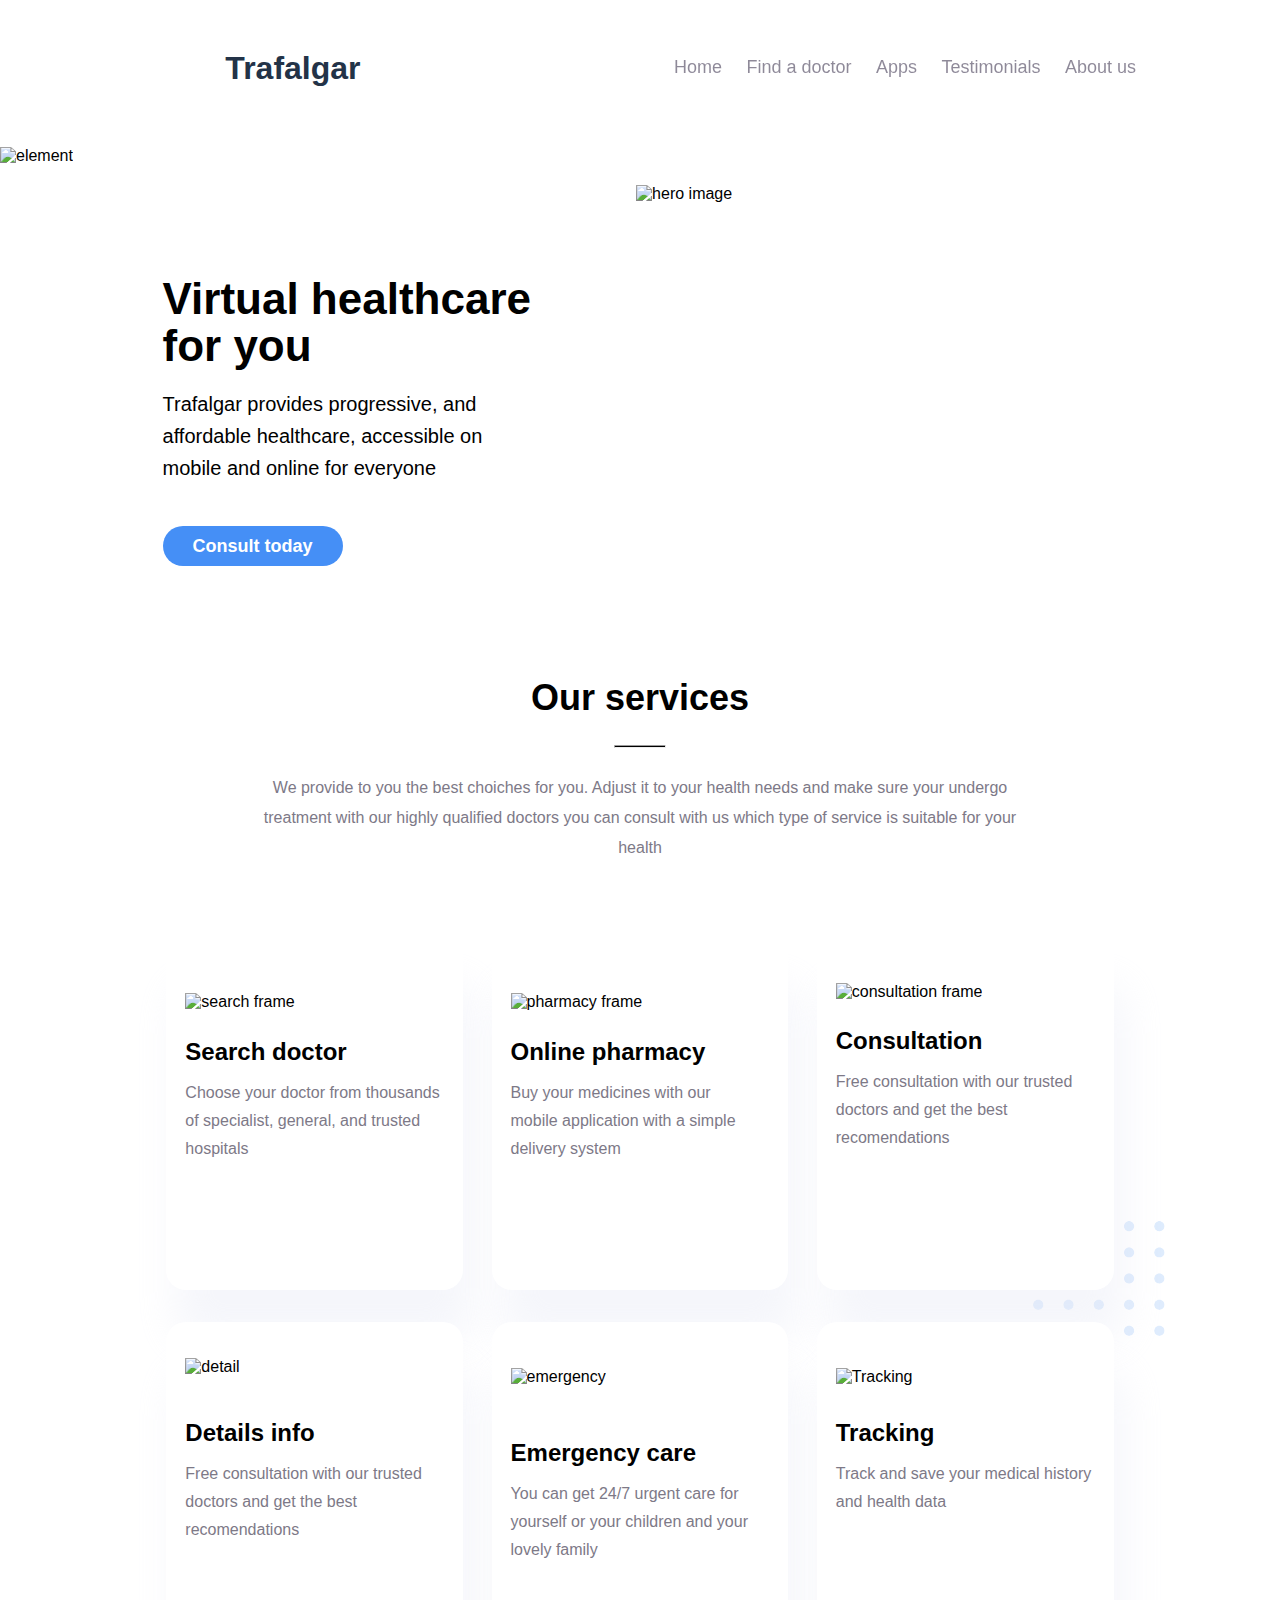
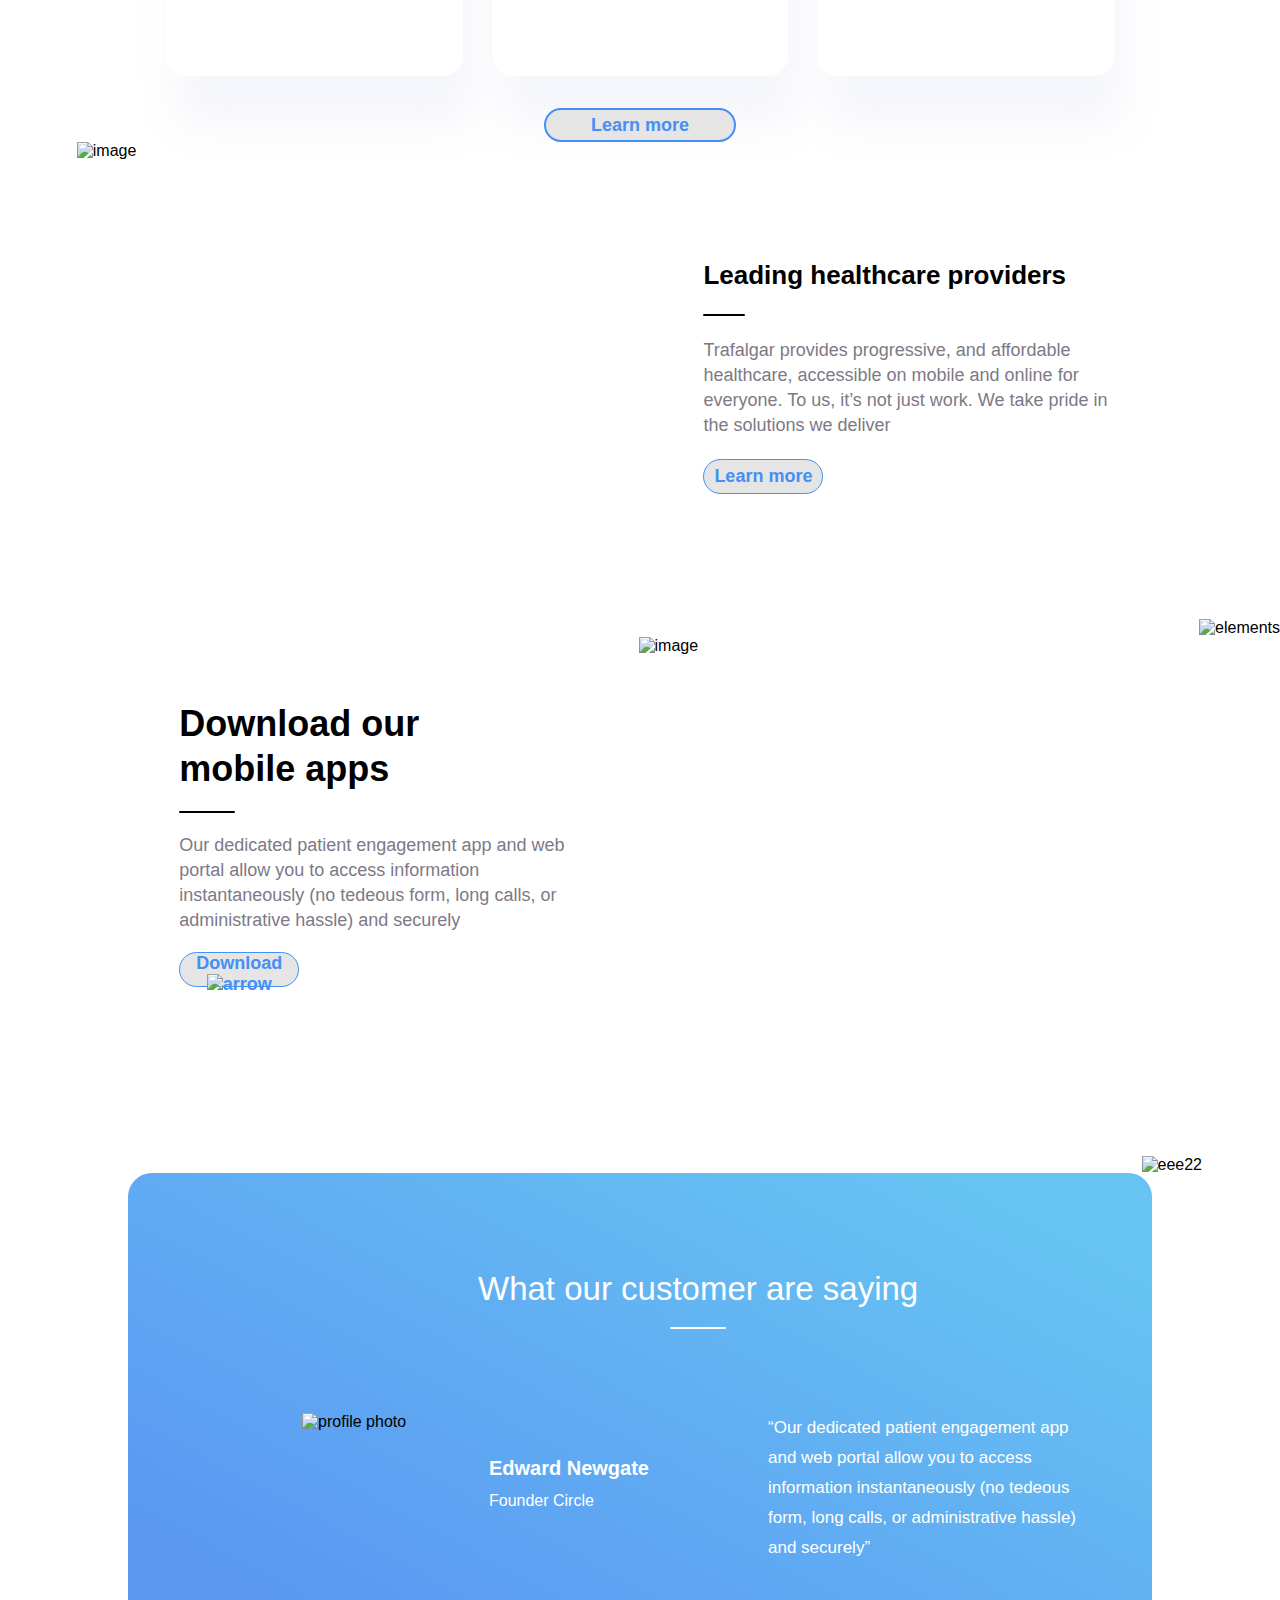
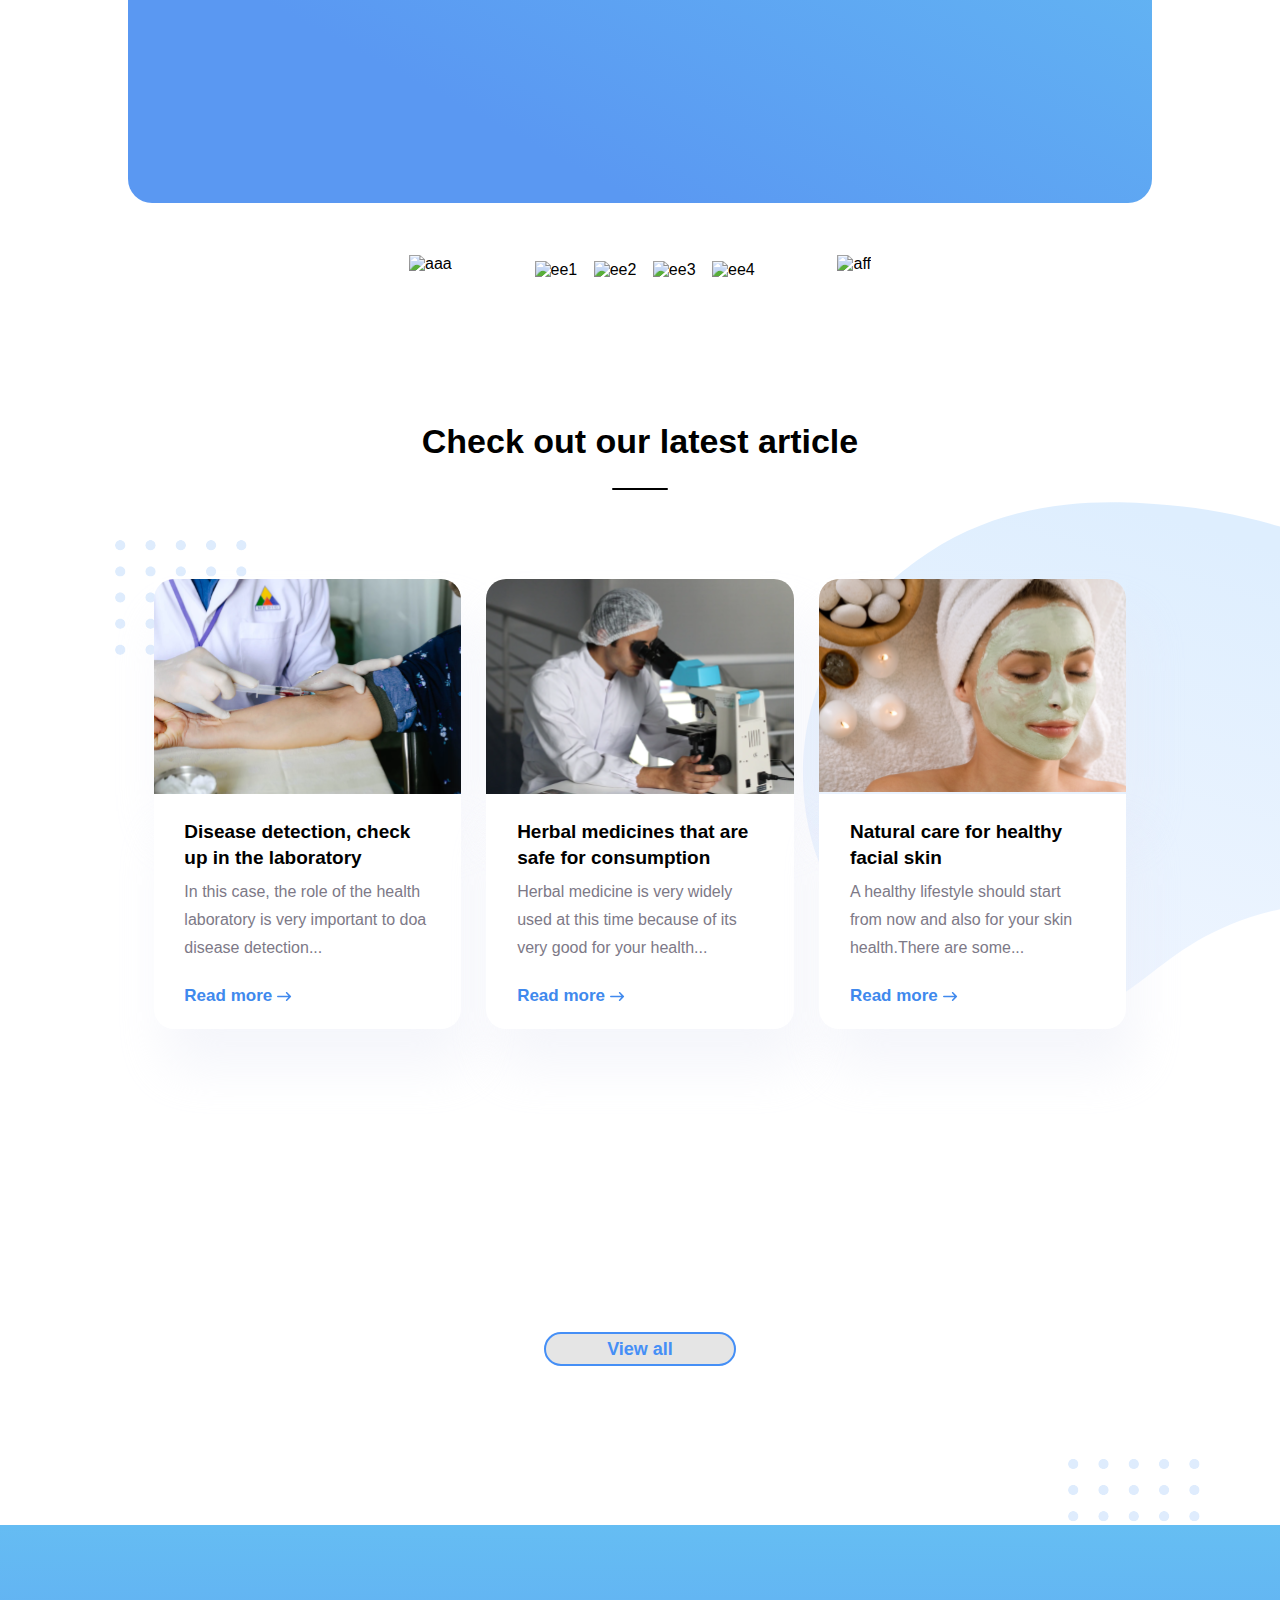
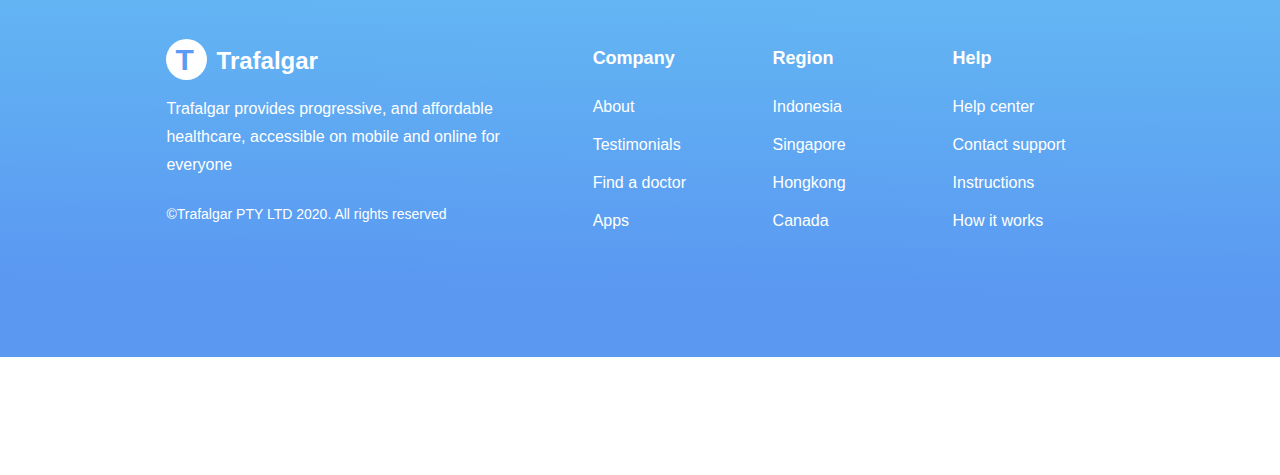
==== index.html @ ea508338 "febcommit" ====
<!DOCTYPE html>
<html lang="en">
<head>
    <meta charset="UTF-8">
    <meta http-equiv="X-UA-Compatible" content="IE=edge">
    <meta name="viewport" content="width=device-width, initial-scale=1.0">
    <title>Trafalgar</title>
    <link rel="shortcut icon" href="./Images/HERO/favicon.svg" type="image/x-icon">
    <link rel="stylesheet" href="./index.css">   
</head>
<body>
    <nav>
     <div class="logocont">
      <h2>T</h2>
     </div>
      <h1>Trafalgar</h1>
        <div class="menu">
            <label for="toggle">&#9776;</label>
            <input type="checkbox" id="toggle">
            <div class="clicklinks">
                <a href="#"><span class="span1">Home</span></a>
                <a href="./signup.html" target="_blank">Find a doctor</a>
                <a href="#">Apps</a>
                <a href="#">Testimonials</a>
                <a href="#">About us</a>
            </div>
        </div>
    </nav>
    <header>
        <div class="heroelement">
            <img src="./Images/HERO/hero element.svg" alt="element">
        </div>
        <div class="herocontent">
            <h1>Virtual healthcare for you</h1>
            <p>Trafalgar provides progressive, and affordable healthcare, accessible on mobile and online for everyone</p>
            <button>Consult today</button>
        </div>
        <div class="heroimg">
            <img src="./Images/HERO/hero image.svg" alt="hero image">
        </div>
    </header>
    <div class="subheader">
        <h2>Our services</h2>
        <hr>
        <p>We provide to you the best choiches for you. Adjust it to your health needs and make sure your undergo treatment with our highly qualified doctors you can consult with us which type of service is suitable for your health</p>
    </div>
    <div class="pre1sec">
        <section class="section1">
            <div class="subsec1">
                <div class="search">
                    <img src="./Images/SEC1/search doctor frame.svg" alt="search frame">
                    <h4>Search doctor</h4>
                    <p>Choose your doctor from thousands<br>of specialist, general, and trusted hospitals</p>
                </div>
                <div class="online">
                    <img src="./Images/SEC1/online pharmacy frame.svg" alt="pharmacy frame">
                    <h4>Online pharmacy</h4>
                    <p>Buy  your medicines with our<br> mobile application with a simple<br> delivery system</p>
                </div>
                <div class="consult">
                    <img src="./Images/SEC1/consultation frame.svg" alt="consultation frame">
                    <h4>Consultation</h4>
                    <p>Free consultation with our trusted doctors and get the best<br> recomendations</p>
                </div>
            </div>
            <div class="subsec12">
                <div class="data">
                    <img src="./Images/SEC1/detainfo.svg" alt="detail">
                    <h4>Details info</h4>
                    <p>Free consultation with our trusted doctors and get the best<br> recomendations</p>
                </div>
                <div class="gencare">
                    <img src="./Images/SEC1/Emergcare.svg" alt="emergency">
                    <h4>Emergency care</h4>
                    <p>You can get 24/7 urgent care for<br> yourself or your children and your<br> lovely family</p>
                </div>
                <div class="trak">
                    <img src="./Images/SEC1/Track.svg" alt="Tracking">
                    <h4>Tracking</h4>
                    <p>Track and save your medical history<br> and health data </p>
                </div>
            </div>
            <div class="subsec12butt">
                <button>Learn more</button>
            </div>
        </section>
    </div>
    <section class="section2">
        <div class="sec2imgcont">
            <img src="./Images/SEC2/sec2onlyimg.svg" alt="image">
        </div>
        <div class="sec2content">
            <h3>Leading healthcare providers</h3>
            <hr>
            <p>Trafalgar provides progressive, and affordable healthcare, accessible on mobile and online for everyone. To us, it’s not just work. We take pride in the solutions we deliver</p>
            <button>Learn more</button>
        </div>
    </section>
    <div class="subsec21">
        <img src="./Images/SEC2/sec2elements.svg" alt="elements">
    </div>
    <section class="section3">
        <div class="subsec31">
            <h3>Download our<br> mobile apps</h3>
            <hr>
            <p>Our dedicated patient engagement app and web portal allow you to access information instantaneously (no tedeous form, long calls, or administrative hassle) and securely</p>
            <button>
                Download
                <img src="./Images/SEC 3/arrowdown1.svg" alt="arrow">
            </button>
        </div>
        <div class="subsec32">
            <img src="./Images/SEC 3/trafalgar-illustration sec03 1.svg" alt="image">
        </div>
    </section>
    <div class="presec4">
        <section class="section4"> 
            <div class="undertext">
            <h3>What our customer are saying</h3>
            <hr>
            </div>
            <img id="firstele" src="./Images/SEC2/element1s4.svg" alt="eee22">
            <div class="subsec4">
                <div class="subsec4img">
                    <img src="./Images/SEC 4/profileimg.svg" alt="profile photo">
                </div> 
                <div class="ednew">
                    <h5>Edward Newgate</h5>
                    <p>Founder Circle</p>
                </div>
                <div class="dedour">
                    <p>“Our dedicated patient engagement app and web portal allow you to access information instantaneously (no tedeous form, long calls, or administrative hassle) and securely”</p>
                </div>
            </div>
        </section>   
        <div class="prosec404"></div>
    </div>
    <div class="subsec041">
        <div>
            <img src="./Images/SEC 4/arrow back.svg" alt="aaa">
        </div>
        <div class="arrows">
            <img src="./Images/SEC 4/Ellipse 1.svg" alt="ee1">
            <img src="./Images/SEC 4/Ellipse 2.svg" alt="ee2">
            <img src="./Images/SEC 4/Ellipse 3.svg" alt="ee3">
            <img src="./Images/SEC 4/Ellipse 4.svg" alt="ee4">
        </div>
        <div>
            <img src="./Images/SEC 4/arrow front.svg" alt="aff">
        </div>    
    </div>
    <div class="subsec042">
        <h2>Check out our latest article</h2>
        <hr>
    </div>
    <div class="subsec05">
        <section class="section05">
            <div >
                <div class="imgcont">
                    <div>
                        <img src="./Images/SEC2/image1s5.svg" alt="sh">
                    </div>
                    <div>
                        <img src="./Images/SEC2/image2s5.svg" alt="wy">
                    </div>
                    <div>
                        <img src="./Images/SEC2/image3s5.svg" alt="hy">
                    </div>
                </div>
                <div class="txtcont">
                    <div>
                        <div class="disdec">
                            <h5>Disease detection, check up in the laboratory</h5>
                            <p>In this case, the role of the health laboratory is very important to doa disease detection...</p>
                            <button>
                                Read more
                                <img src="./Images/SEC2/fowardarrow1s5.svg" alt="">
                            </button>
                        </div>
                    </div>
                    <div>
                        <div class="herbmed">
                            <h5>Herbal medicines that are safe for consumption</h5>
                            <p>Herbal medicine is very widely used at this time because of its very good for your health...</p>
                            <button>
                                Read more
                                <img src="./Images/SEC2/fowardarrow1s5.svg" alt="">
                            </button>
                        </div>
                    </div>   
                    <div> 
                        <div class="natcare">
                            <h5>Natural care for healthy facial skin</h5>
                            <p>A healthy lifestyle should start from now and also for your skin health.There are some...</p>
                            <button>
                                Read more
                                <img src="./Images/SEC2/fowardarrow1s5.svg" alt="">
                            </button>
                        </div>    
                    </div>
                </div>
            </div>
        </section>
    </div>
    <div class="subsec115">
        <button>View all</button>
    </div>
    <div class="prelastsec"></div>
    <section class="lastsec">
            <div class="lastsec016">
                <div class="sublastsec06">
                    <div class="lastsec036">
                        <h4>T</h4>
                        <h5>Trafalgar</h5>
                    </div>
                    <p>Trafalgar provides progressive, and affordable healthcare, accessible on mobile and online for everyone</p>
                    <p>©Trafalgar PTY LTD 2020. All rights reserved</p>
                </div>
                <div class="companycont">
                    <h6>Company</h6>
                    <p>About</p>
                    <p>Testimonials</p>
                    <p> Find a doctor</p>
                    <p>Apps</p>
                </div>
                <div class="regioncont">
                    <h6>Region</h6>
                    <p>Indonesia</p>
                    <p> Singapore</p>
                    <p>Hongkong</p>
                    <p>Canada</p>
                </div>
                <div class="helpcont">
                    <h6>Help</h6>
                    <p>Help center</p>
                    <p>Contact support</p>
                    <p>Instructions</p>
                    <p>How it works</p>
                </div>
            </div>
            <img src="./Images/SEC2/elements2s6.svg" alt="kkk">
    </section>
</body>
</html>
---- index.css ----
*{
    margin: 0;
    padding: 0;
    box-sizing: border-box;
}
@import url('https://fonts.googleapis.com/css2?family=Mulish:wght@200;300;400&display=swap');

:root{
    --font-family-primary: 'Mulish', sans-serif;

    --font-size-normal: 18px;

    --font-weight-primary: 400;
    --font-weight-secondary: 700;

    --primary-color: #458FF6;
    --secondary-color: #FFFFFF;
} 
body{
    background-color: #FFFFFF;
    font-family: var(--font-family-primary);
}
                                  /* NAVIGATION */
nav{ 
    margin: 2% 2%;
    display: flex;
}
nav>h1{ 
    padding: 2% 0 0 1%;
    color: #233348;
    font-weight: var(--font-weight-secondary);
    font-family: var(--font-family-primary);
}
.logocont{
    background-image: url(./Images/HERO/backgroungimg.svg);  
    background-repeat: no-repeat; 
    width: 41px;
    height: 41px;
    color: #FFFFFF;
    font-size: 24px;
    font-style: normal;
    font-family: var(--font-family-primary);
    font-weight: var(--font-weight-secondary);
    padding-left: 0.7%;
    margin-left: 12%;
    margin-top: 1.5%;
}
.menu{
    text-align: right;
    height: 70px;
    width: 75%; 
    /* line-height: 70px; */
} 
.menu>label{
    margin: 0 40px 0 0;
    font-size: 26px;
    line-height: 88px;  
    display: none; 
    width: 26px;
    float: right;
}
#toggle{
    display: none;
}
.clicklinks{
    /* background-color: brown; */
    /* height: 40%; */
    padding-top: 3.5%;
    margin-right: 5%;
    padding-right: 6%;
} 
.clicklinks>a{
    clear: right;
    margin: 0 20px 0 0;
    text-decoration: none;
    color: #1F1534;
    /* margin: 0 20px; */
    /* line-height: 70px; */
     opacity: 50%; 
    font-size: 18px;
    font-style: normal;
    font-family:var(--font-family-primary)
}
.clicklinks>a:hover{
    background-color: black;
    color: #FFFFFF;   
}
                                      /* HERO HEADER */                                      
 header{ 
    display: flex;
    /* background-color: aqua; */
} 
.heroelement{
    /* background-color: burlywood; */
    margin-top: 2%;
}

.herocontent{
    padding-top: 12%;
    /* background-color: aqua; */
     width: 30%;
    line-height: 56px;
    margin-left: 7%;
}
.herocontent>h1{
    /* font-size: 48px; */
    font-size: 44px;
    font-family: var(--font-family-primary);
    font-weight: var(--font-weight-secondary);
    font-style: normal;
    margin-bottom: 5%;
    line-height: 47px; 
}
.herocontent>p{
    font-weight: 300;
    font-family: var(--font-family-primary);
    font-style: normal;
    font-size: 20px;
    line-height: 32px; 
    margin-bottom: 9%;
}
.herocontent>button{
    background-color: var(--primary-color);
    width: 180px;
    height: 40px;
    font-family: var(--font-family-primary);
    color: var(--secondary-color);
    font-style: normal;
    font-size: 18px;
    font-weight: var(--font-weight-secondary);
    border-radius: 55px;
    border: none;
}
.herocontent>button:hover{
    background-color: #FFFFFF;
    color: #000000;
    border: 2px solid #000000;
}
.heroimg{
    /* background-color: #233348; */
    /* width: 39%; */
    width: 40%;
    height: 29%;
    margin-left: 7%;
    padding-top: 5%;
}
.heroimg>img{
    height: 100%;
    width: 100%;
}
                                     /* SUB HEADER  */
.subheader{ 
    text-align: center;
    margin-top: 8%;
    margin-bottom: 2%;
}
.subheader>h2{
    font-size: 36px;
    font-weight: var(--font-weight-secondary);
    font-family: var(--font-family-primary);
    font-style: normal;
    color: black;
}
.subheader>hr{
    margin: 2% 48%;
    height: 3px;
    border-radius: 5px;
    background-color: black;
}
.subheader>p{
    margin: 0% 20%;
    font-weight: 300;
    font-family: var(--font-family-primary);
    line-height: 30px;
    color: #7D7987;
}
                               /* SECTION 1 */
.section1{
    background-image: url(./Images/SEC1/linergradient\ backgroud\ pic.svg);
    width: 100%;
    /* height: 150vh;  */
    background-repeat: no-repeat;
} 

.pre1sec{
    background-image: url(./Images/SEC1/element1s1.svg);
    background-repeat: no-repeat;
    /* background-position: right; */
    background-position-x: 90%;
    background-position-y: 45%;
}

.subsec1{
    display: flex;
    margin: 0% 13%;
    /* justify-content: space-between; */
     gap: 3%; 
}  
.subsec1>div{
    width: 350px;
    height: 354px;
    background-color: #FFFFFF; 
    /* background-color: aquamarine;  */
    padding-top: 6%; 
    margin-top: 5%;
    padding-left: 2%; 
    border-radius: 20px;
    box-shadow: 10px 50px 40px 0px rgba(229, 233, 246, 0.4);
}
.search>img{
    margin-bottom: 5%;
} 
.search>h4{
    font-size: 24px;
    font-family: var(--font-family-primary);
    font-style: normal;
    color: #000000;
    font-weight: var(--font-weight-secondary);
    line-height: 54px;
} 
.search>p{
    color: #7D7987;
    font-family: var(--font-family-primary);
    font-size: 16px;
    font-style: normal;
    font-weight: 300;
    line-height: 28px;
    /* text-align: left; */
} 
.online>img{
    margin-bottom: 5%;
}
.online>h4{
    font-size: 24px;
    font-family: var(--font-family-primary);
    font-style: normal;
    color: #000000;
    font-weight: var(--font-weight-secondary);
    line-height: 54px; 
} 
.online>p{
    color: #7D7987;
    font-family: var(--font-family-primary);
    font-size: 16px;
    font-style: normal;
    font-weight: 300;
    line-height: 28px;
    /* text-align: left; */
}
.consult :nth-child(1){
    margin-bottom: 1%;
} 
.consult>img{
    position: relative;
    bottom: 10px;
}
.consult>h4{
    font-size: 24px;
    font-family: var(--font-family-primary);
    font-style: normal;
    color: #000000;
    font-weight: var(--font-weight-secondary);
    line-height: 54px;
} 
.consult>p{
    color: #7D7987;
    font-family: var(--font-family-primary);
    font-size: 16px;
    font-style: normal;
    font-weight: 300;
    line-height: 28px;
    /* text-align: left; */
} 
.consult :nth-child(4){
    padding-left: 71%; 
    padding-top: 5%;
}
                                  /* SUBSEC 12 */
.subsec12{
    display: flex;
    margin: 2.5% 13%;
    gap: 3%;
} 
.subsec12>div{
    /* background-color: aquamarine; */
    background-color: #FFFFFF;
    width: 350px;
    height: 354px;
    padding-left: 2%;
    border-radius: 20px; 
    padding-top: 7%;
    /* padding-top: 6%;  */
    /* margin-top: 5%; */
    padding-left: 2%;
    justify-content: space-between;
    box-shadow: 10px 50px 40px 0px rgba(229, 233, 246, 0.4);
}
.data>img{
    position: relative;
    bottom: 30px;
}
.data>h4{
    font-size: 24px;
    font-family: var(--font-family-primary);
    font-style: normal;
    color: #000000;
    font-weight: var(--font-weight-secondary);
    line-height: 54px;
} 
.data>p{
    color: #7D7987;
    font-family: var(--font-family-primary);
    font-size: 16px;
    font-style: normal;
    font-weight: 300;
    line-height: 28px;
} 
.gencare>img{
    position: relative;
    bottom: 20px;
}
.gencare>h4{
    font-size: 24px;
    font-family: var(--font-family-primary);
    font-style: normal;
    color: #000000;
    font-weight: var(--font-weight-secondary);
    line-height: 54px;
    padding-top: 7%;
}
.gencare>p{
    color: #7D7987;
    font-family: var(--font-family-primary);
    font-size: 16px;
    font-style: normal;
    font-weight: 300;
    line-height: 28px;
    /* padding-top: 6%; */
    /* position: ; */
} 
.trak>img{
    position: relative;
    bottom: 20px;
}   
.trak>h4{
    font-size: 24px;
    font-family: var(--font-family-primary);
    font-style: normal;
    color: #000000;
    font-weight: var(--font-weight-secondary);
    line-height: 54px;
}
.trak>p{
    color: #7D7987;
    font-family: var(--font-family-primary);
    font-size: 16px;
    font-style: normal;
    font-weight: 300;
    line-height: 28px;
}
.subsec12butt{
    text-align: center;
}
.subsec12butt>button{
    background-color: #E5E5E5;
    color: #458FF6;
    font-family: var(--font-family-primary);
    font-size: 18px;
    font-style: normal;
    font-weight: var(--font-weight-secondary);
    line-height: 30px;
    border-radius: 20px;
    /* border: none; */
    border:2px solid #458FF6;
    width: 15%;
}
.subsec12butt>button:hover{
    background-color: #FFFFFF;
    color: #000000;
    border-color: #000000;
}
                                     /* SECTION 2 */
.section2{ 
    display: flex;
    /* background-color: aquamarine; */
    /* margin-top: 5%; */
    gap: 7%;
}
.sec2imgcont{
    height: 477px;
    width: 650px;
    /* background-color: #233348; */
    margin-left: 6%;
}
.sec2imgcont>img{
    width: 100%;
    height: 100%;
}
.sec2content{
    width: 40%;
    padding-top: 9%;
    /* background-color: brown; */
    margin-right: 12%;
}
.sec2content>h3{
    font-family: var(--font-family-primary);
    font-size: 26px;
    font-style: normal;
    font-weight: var(--font-weight-secondary);
    line-height: 36px;
    margin-bottom: 5%;
    /* letter-spacing: 0em; */
    /* text-align: left; */
}
.sec2content>hr{
    width: 42px;
    margin-bottom: 5%;
    height: 2px;
    border-radius: 10px;
    background-color: #000000;
    border: none;
}
.sec2content>p{
    font-family:var(--font-family-primary);
    font-size: 18px;
    font-style: normal;
    font-weight: 300;
    line-height: 25px;
    color: #7D7987;
    margin-bottom: 5%;
    /* letter-spacing: 0em; */
    /* text-align: left; */
}
.sec2content>button{
    height: 35px;
    width: 120px;
    border-radius: 55px;
    font-family: var(--font-family-primary);
    font-size: 18px;
    font-style: normal;
    font-weight: var(--font-weight-secondary);
    background-color: #E5E5E5;
    color: #458FF6;
    border: 1px solid #458FF6; 
    /* line-height: 60px; */
}
.sec2content>button:hover{
    background-color: #FFFFFF;
    color: #000000;
    border-color: #000000;
} 
.subsec21{
    text-align: right;
}
                                        /*  SECTION 3 */
.section3{
    display: flex;
    /* background-color: #233348; */
    gap: 5%;
}
.subsec31{
    /* background-color: aquamarine;  */
    width: 40%;
    margin-left: 14%;
    padding-top: 5%;
}
.subsec31>h3{
    font-size: 36px;
    font-style: normal;
    font-weight: var(--font-weight-secondary);
    line-height: 45px;
    color: #000000;
    margin-bottom: 5%;
}
.subsec31>hr{
    height: 2px;
    width: 56px;
    /* left: 282px; */
    /* top: 3186px; */
    border-radius: 6px;
    border: none;
    background-color: #000000;
    margin-bottom: 5%;
}
.subsec31>p{
    font-size: 18px;
    font-style: normal;
    font-weight: 300;
    line-height: 25px;
    color: #7D7987;
    margin-bottom: 5%;
}
.subsec31>button{
    height: 35px;
    width: 120px;
    border-radius: 55px;
    font-family: var(--font-family-primary);
    font-size: 18px;
    font-style: normal;
    font-weight: var(--font-weight-secondary);
    background-color: #E5E5E5;
    color: #458FF6;
    border: 1px solid #458FF6;
}
.subsec32{
    /* background-color: burlywood; */
    height: 434px;
    width: 665px;
    margin-right: 10%;
}
.subsec32>img{
    height: 100%;
    width: 100%;
} 
                                             /*  SECTION 4 */
.section4{
    position: relative;
    background-image: linear-gradient(208.18deg, #67C3F3 9.05%, #5A98F2 76.74%);
    /* background-image:url(./Images/SEC2/element1s4.svg); */
    /* background-image: url(./Images/SEC2/imgbackground1s4.jpg); */
    background-repeat: no-repeat;
    /* background-size: cover; */
    height: 70vh;
    width: 80%;
    margin-left: 10%;
    margin-top: 8%;
    border-radius: 24px;
}
.presec4{
    /* background-color: #7D7987; */
    position: relative; 
}
.prosec404{
    background-image: url(./Images/SEC2/elements2s4.svg);
    background-repeat: no-repeat;
    width: 60px;
    height: 180px;
    position: absolute;
    bottom: -30px;
    left: 90px;
}
.undertext{
    position: absolute;
    left: 350px;
    top: 92px;
    /* justify-content: center; */
    /* top: -10px; */
} 
.undertext>h3{
    text-align: center;
    font-size: 33px;
    font-style: normal;
    font-weight: var(--font-family-primary);
    line-height: 48px;
    color: #FFFFFF;
}
.undertext>hr{
    background: #FFFFFF;
    width: 3.5em;
    height: 2px;
    margin: 3% auto;
    border: none;
    border-radius: 6px;
}
 #firstele{
    position: absolute;
    right: -50px;
    top: -17px;
} 
.subsec4{
    /* background-image: url(./Images/SEC2/elements2s4.svg); */
    display: flex;
    /* background-repeat: no-repeat; */
}
.subsec4img{
    padding-left: 17%;
}
.subsec4>div{
    /* border: 1px solid red; */
    width: 20em;
    /* margin: 0 auto; */
    margin-top: 15em;
    /* justify-content: center; */
}
.subsec041{
    margin-top: 4%;
    display: flex;
    justify-content: center;
    gap: 6%;
    /* align-items: center; */
}
.arrows>img{
    margin: 6px; 
} 
.ednew{
    /* width: 15em; */
    padding-left: 4%;
    padding-top: 3%;
}
.ednew>h5{
    color: #FFFFFF;
    font-family: var(--font-family-primary);
    font-size: 20px;
    font-style: normal;
    font-weight: 700;
    line-height: 48px;
}
.ednew>p{
    color: #FFFFFF;
    font-family: var(--font-family-primary);
    font-size: 16px;
    font-style: normal;
    font-weight: 400;
    /* line-height: 48px; */
}
.dedour{
    /* width: 40%; */
}
.dedour>p{
    color: #FFFFFF;
    font-family: var(--font-family-primary);
    font-size: 17px;
    font-style: normal;
    font-weight: 400;
    line-height: 30px;
}
.subsec042{
    text-align: center;
    margin-top: 10%;
}
.subsec042>h2{
    font-family: var(--font-family-primary);
    font-size: 34px;
    font-style: normal;
    font-weight: 700;
    line-height: 56px;
    color: #000000;
}
.subsec042>hr{
    height: 2px;
    width: 56px;
    border-radius: 5px;
    border: none;
    background-color: #000000;
    margin: 0% auto;
    margin-top: 1.5%; 

}
                                /* SECTION 5 */
.subsec05{
    background-image: url(./Images/SEC2/element1s5.svg);
    background-repeat: no-repeat;
    background-position-x: 115px; 
    background-position-y: 50px; 
    height: 85vh;
}
.section05{
    background-image: url(./Images/SEC2/background1s5.svg);
    background-repeat: no-repeat;
    background-position: right;
    padding-top: 7%;

}
.imgcont{
    display: flex;
    width: 100%; 
    justify-content: center;
    gap: 2%;
}
.imgcont>div{
    width: 24%;
    box-shadow: 10px 40px 50px rgba(229, 233, 246, 0.4);
}
.imgcont>div>img{
    border-top-left-radius: 20px;
    border-top-right-radius: 20px;
    width: 100%;
    height: 100%;
}
.txtcont{
    display: flex;
    justify-content: center;
    gap: 2%;
}
.txtcont>div{
    width:24%;
    padding-left: 0%;
    background-color: #FFFFFF;
    border-bottom-left-radius: 20px;
    border-bottom-right-radius: 20px;
    box-shadow: 10px 40px 50px rgba(229, 233, 246, 0.4);;
}
.disdec{
    width: 90%;
    padding-left: 10%;
    margin-top: 8%;
}
.disdec>h5{
    font-family: var(--font-family-primary);
    font-size: 19px;
    font-style: normal;
    font-weight: 700;
    line-height: 26px;
    color: #000000;
    margin-bottom: 3%;
}
.disdec>p{
    font-family: var(--font-family-primary);
    font-size: 16px;
    font-style: normal;
    font-weight: 300;
    line-height: 28px;
    color:#7D7987;
    margin-bottom: 8%;
}
.disdec>button{
    font-family: var(--font-family-primary);
    font-size: 17px;
    font-style: normal;
    font-weight: 600;
    line-height: 28px;
    color: #4089ED;
    border: none;
    background-color: #FFFFFF;
    margin-bottom: 8%;
}
.herbmed{
    width: 90%;
    padding-left: 10%;
    margin-top: 8%;
}
.herbmed>h5{
    font-family: var(--font-family-primary);
    font-size: 19px;
    font-style: normal;
    font-weight: 700;
    line-height: 26px;
    color: #000000;
    margin-bottom: 3%;
}
.herbmed>p{
    font-family: var(--font-family-primary);
    font-size: 16px;
    font-style: normal;
    font-weight: 300;
    line-height: 28px;
    color:#7D7987;
    margin-bottom: 8%;
}
.herbmed>button{
    font-family: var(--font-family-primary);
    font-size: 17px;
    font-style: normal;
    font-weight: 600;
    line-height: 28px;
    color: #4089ED;
    border: none;
    background-color: #FFFFFF;
    margin-bottom: 8%;
}
.natcare{
    width: 90%;
    padding-left: 10%;
    margin-top: 8%;
}
.natcare>h5{
    font-family: var(--font-family-primary);
    font-size: 19px;
    font-style: normal;
    font-weight: 700;
    line-height: 26px;
    color: #000000;
    margin-bottom: 3%;
}
.natcare>p{
    font-family: var(--font-family-primary);
    font-size: 16px;
    font-style: normal;
    font-weight: 300;
    line-height: 28px;
    color:#7D7987;
    margin-bottom: 8%;
}
.natcare>button{
    font-family: var(--font-family-primary);
    font-size: 17px;
    font-style: normal;
    font-weight: 600;
    line-height: 28px;
    color: #4089ED;
    border: none;
    background-color: #FFFFFF;
    margin-bottom: 8%;
}
.subsec115{
    text-align: center;
    margin-bottom: 7%;
}
.subsec115>button{
    background-color: #E5E5E5;
    color: #458FF6;
    font-family: var(--font-family-primary);
    font-size: 18px;
    font-style: normal;
    font-weight: var(--font-weight-secondary);
    line-height: 30px;
    border-radius: 20px;
    border:2px solid #458FF6;
    width: 15%;
    margin-top: 6%;
}
.subsec115>button:hover{
    background-color: #FFFFFF;
    color: #000000;
    border-color: #000000;
}
                                         /* SECTION 6 */
.prelastsec{
    background-image: url(./Images/SEC2/element1s6.svg);
    height: 70px;
    width: 100%;
    background-repeat: no-repeat;
    background-position: 93%;
    /* background-color: #7D7987; */
}                                         
.lastsec{
    background-image: url(./Images/SEC2/bg1s6.svg);
    background-repeat: no-repeat;
}
.lastsec016{
    display: flex;
    /* background-color: #233348;    */
    margin: 0% 13% 0% 13%;
    height: 50vh;
    padding-top: 8%; 
}
.lastsec016>div{
    /* background-color: aquamarine;  */
    /* border: 1px solid red;  */
    width: 20%;
}
.lastsec016 :nth-child(1){
    width: 40%;
}
.sublastsec06> :nth-child(2){
    color: #FFFFFF;
    font-family: var(--font-family-primary);
    font-size: 16px;
    font-style: normal;
    font-weight: 300;
    line-height: 28px;
    margin-bottom: 7%;
}
.sublastsec06> :nth-child(3){
    color: #FFFFFF;
    font-family: var(--font-family-primary);
    font-size: 14px;
    font-style: normal;
    font-weight: 300;
}
.lastsec036{
    background-image: url(./Images/SEC2/Ellipse1s6.svg);
    background-repeat: no-repeat;
    display: flex;
    height: 41px;
    width: 41px;
    position: 45px;
    margin-bottom: 4%;
    margin-top: 3%;
}
.lastsec036>h4{
    padding-left: 6%;
    padding-top: 3%;
    color: #5B9BF3;
    font-family: var(--font-family-primary);
    font-size: 30px;
    font-style: normal;
    font-weight: 700;
} 

.lastsec036>h5{
    font-family: var(--font-family-primary);
    font-size: 24px;
    font-style: normal;
    font-weight: 700;
    color: #FFFFFF;
    padding-top: 5%;
}
.companycont{
    padding-left: 5%;
}
.helpcont{
    padding-left: 3%;
}
.regioncont{
    padding-left: 4%;
}
.companycont>h6{
    color: #FFFFFF;
    font-family: var(--font-family-primary);
    font-size: 18px;
    font-style: normal;
    font-weight: 700;
    line-height: 60px;
}
.companycont>p{
    color: #FFFFFF;
    font-family: var(--font-family-primary);
    font-size: 16px;
    font-style: normal;
    font-weight: 300;
    line-height: 38px;
}
.regioncont>h6{
    color: #FFFFFF;
    font-family: var(--font-family-primary);
    font-size: 18px;
    font-style: normal;
    font-weight: 700;
    line-height: 60px;
}
.regioncont>p{
    color: #FFFFFF;
    font-size: 16px;
    font-style: normal;
    font-weight: 300;
    line-height: 38px;
    font-family: var(--font-family-primary);
}
.helpcont>h6{
    color: #FFFFFF;
    font-family: var();
    font-size: 18px;
    font-style: normal;
    font-weight: 700;
    line-height: 60px;
}
.helpcont>p{
    color: #FFFFFF;
    font-family: var(--font-family-primary);
    font-size: 16px;
    font-style: normal;
    font-weight: 300;
    line-height: 38px;
}
/* transition */
/* text-transform */

                                        /* RESPONSIVE DESIGN */

@media only screen and (max-width: 425px) {
    .menu>label{
        display: block;
        cursor: pointer;
    }
    .clicklinks{
        text-align: center;
        width: 100%;
        display: none;
    }
    .clicklinks>a{
        display: block;
        border-bottom: 1px solid #1F1534 ;
        margin: 0;
        line-height: 70px;
    }
    #toggle:checked + .clicklinks{
        display: block;
    }
}
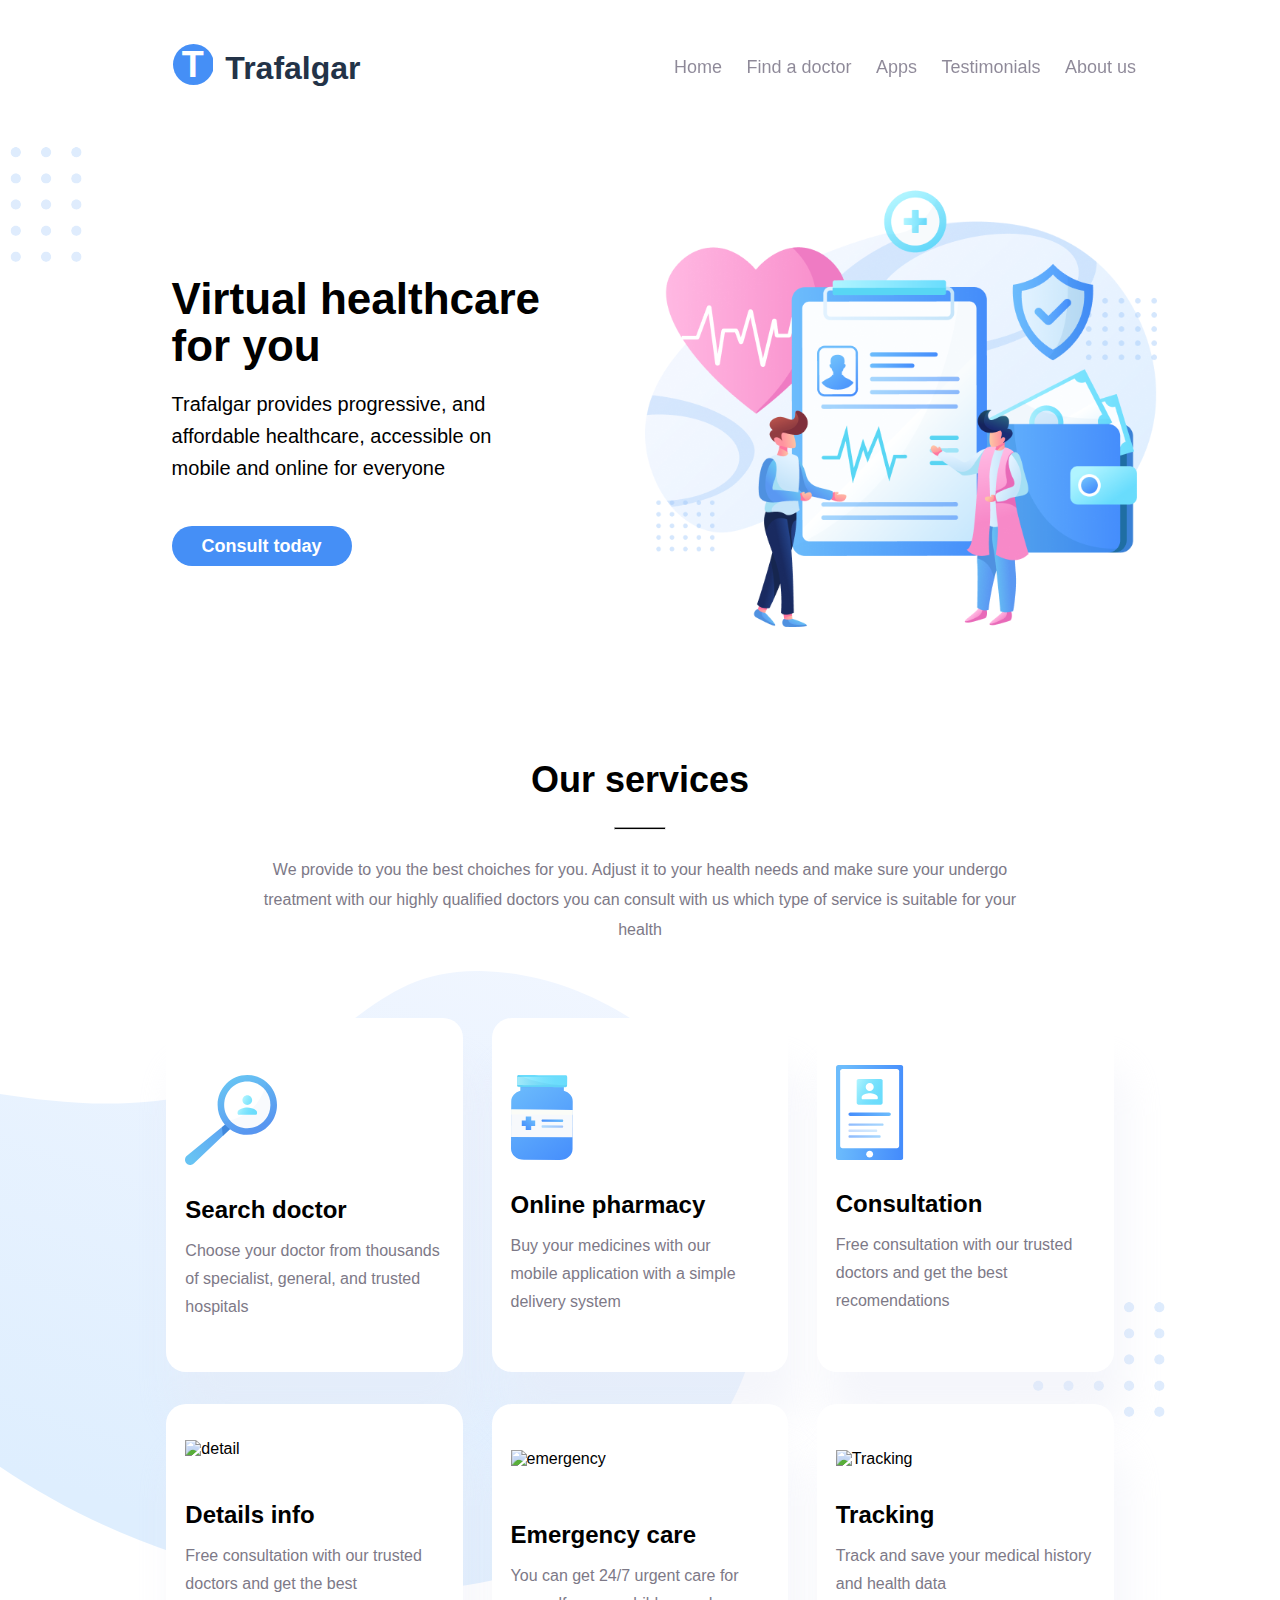
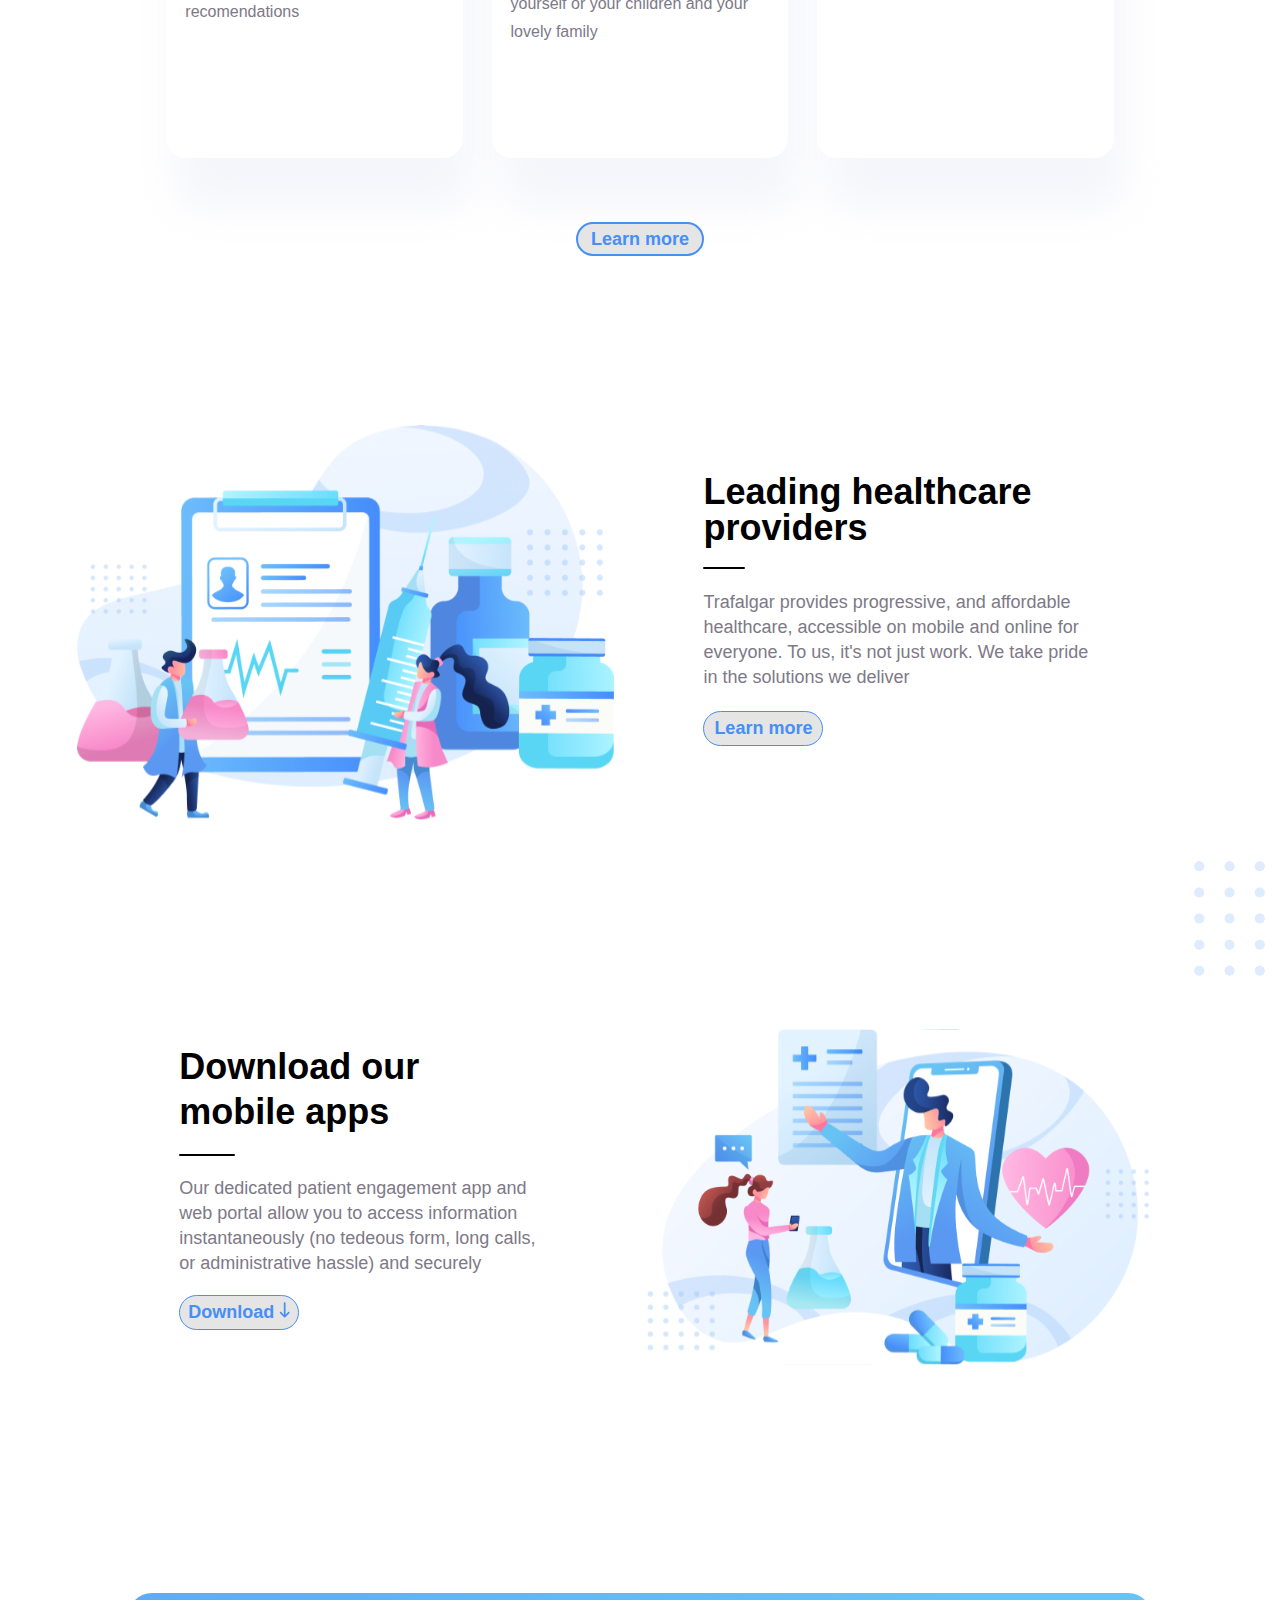
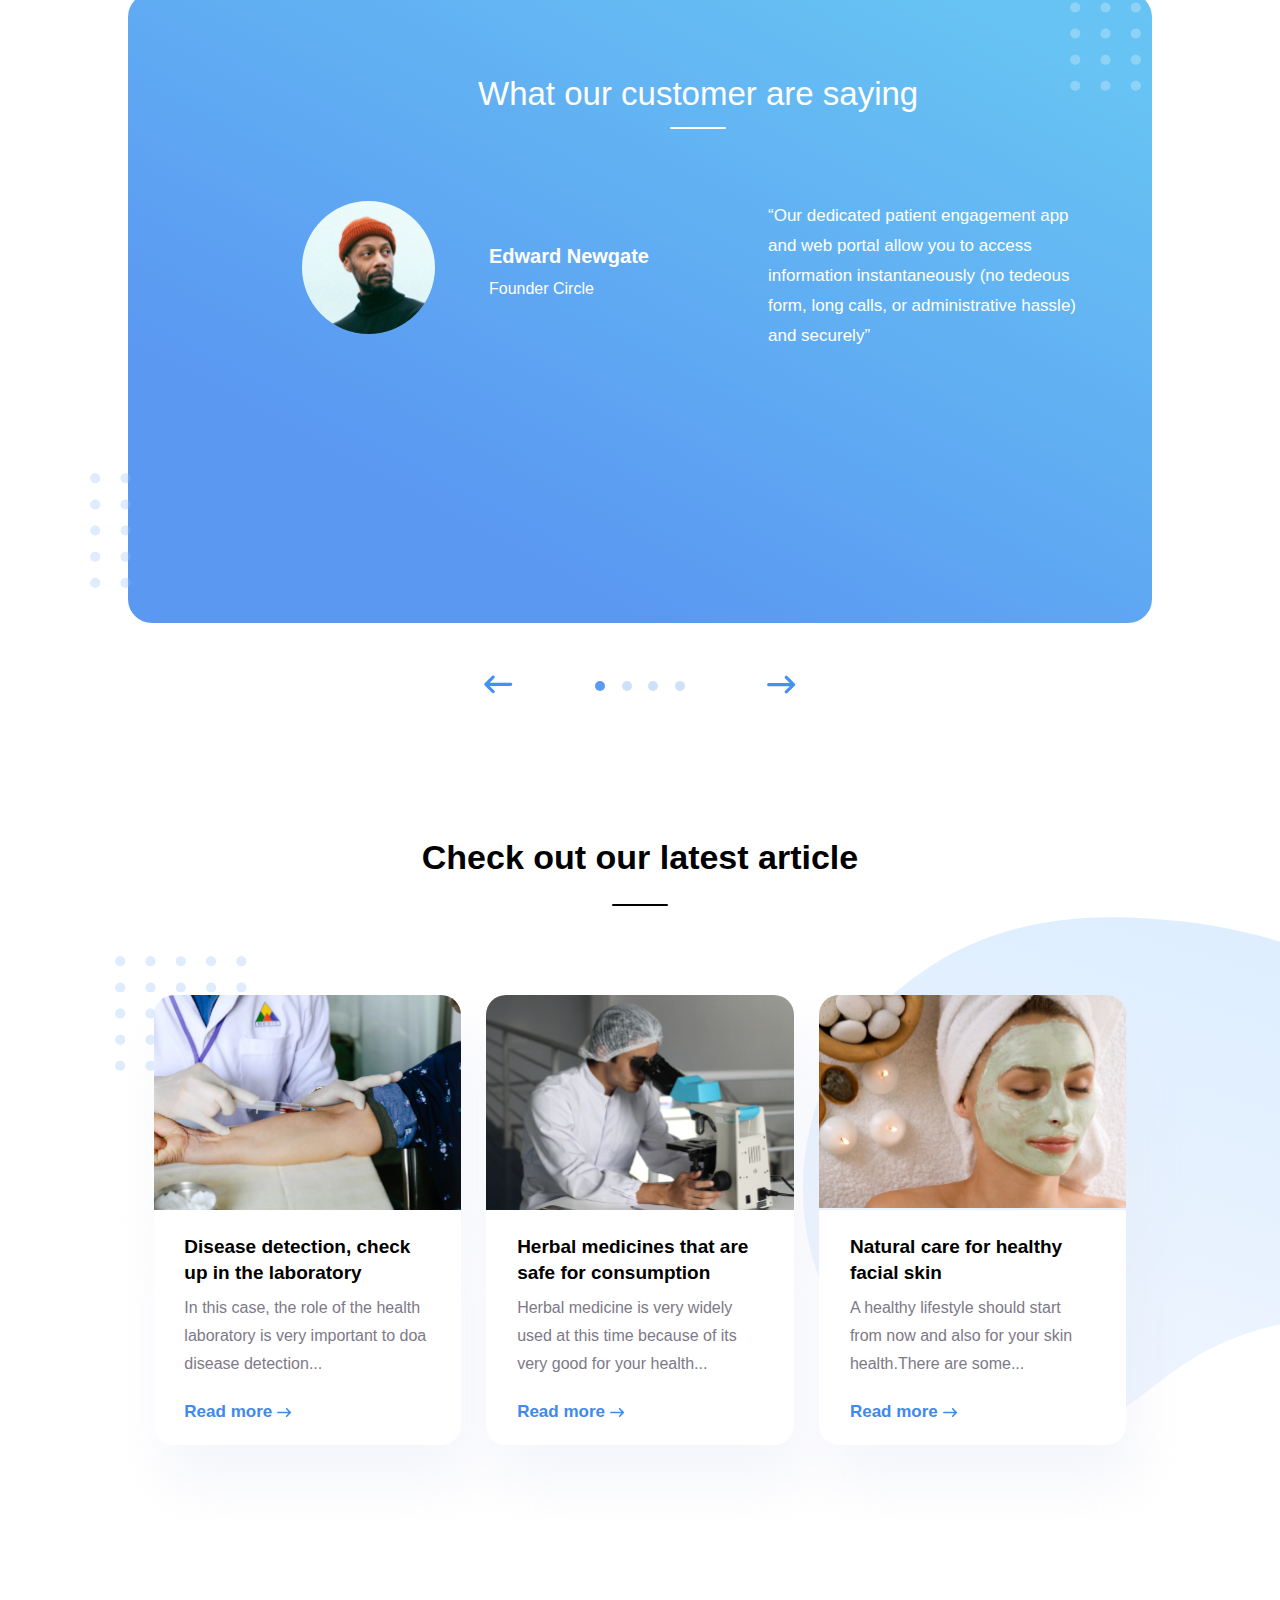
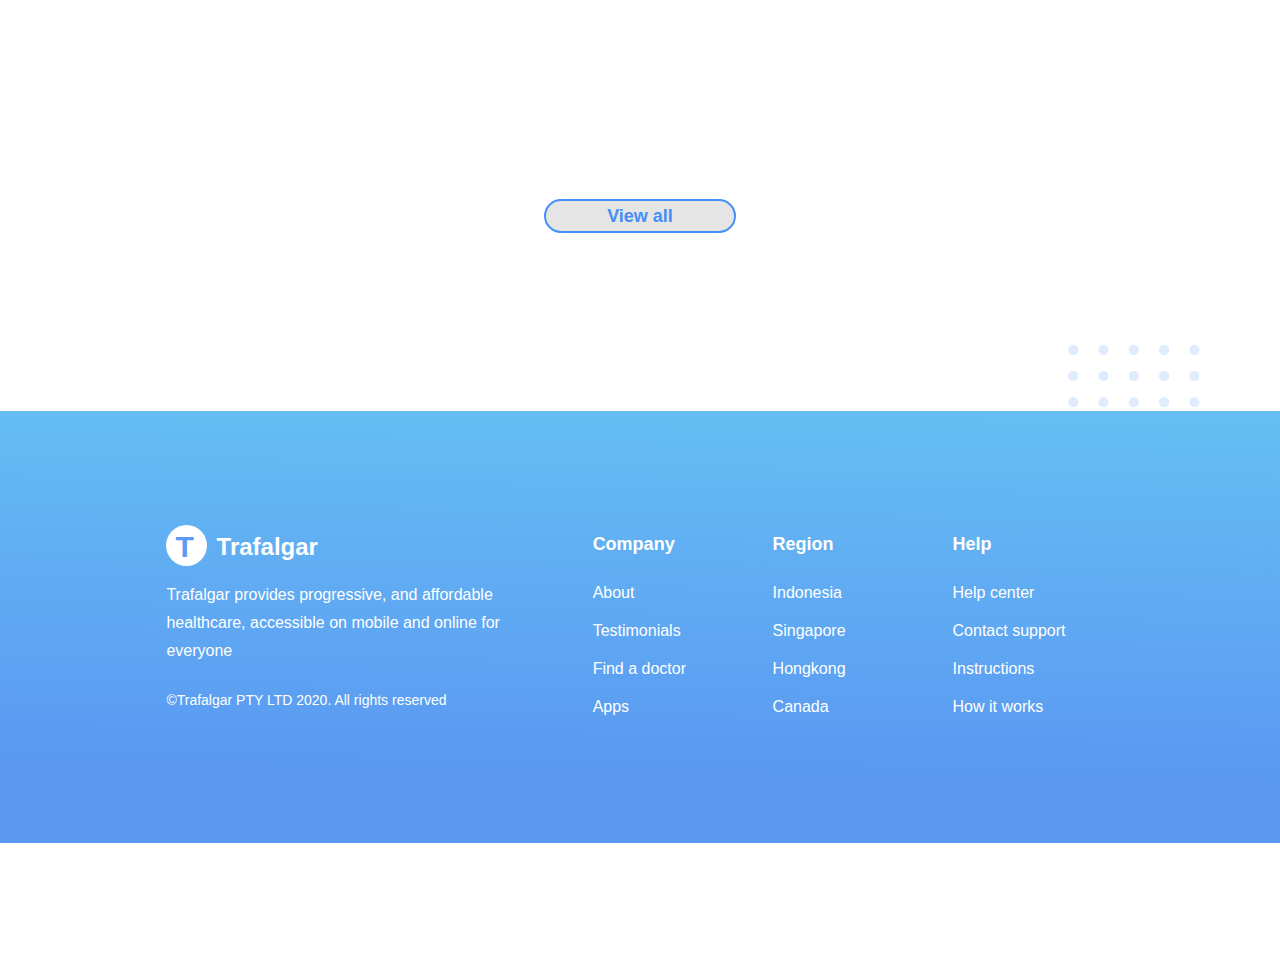
==== commit 44456c70: "febchallenge" ====
--- a/index.html
+++ b/index.html
@@ -28,7 +28,7 @@
     </nav>
     <header>
         <div class="heroelement">
-            <img src="./Images/HERO/hero element.svg" alt="element">
+            <img src="./Images/HERO/heroelement.svg" alt="element">
         </div>
         <div class="herocontent">
             <h1>Virtual healthcare for you</h1>
@@ -36,7 +36,7 @@
             <button>Consult today</button>
         </div>
         <div class="heroimg">
-            <img src="./Images/HERO/hero image.svg" alt="hero image">
+            <img src="./Images/HERO/heroimage.svg" alt="hero image">
         </div>
     </header>
     <div class="subheader">
@@ -48,17 +48,17 @@
         <section class="section1">
             <div class="subsec1">
                 <div class="search">
-                    <img src="./Images/SEC1/search doctor frame.svg" alt="search frame">
+                    <img src="./Images/SEC1/searchdoctorframe.svg" alt="search frame">
                     <h4>Search doctor</h4>
                     <p>Choose your doctor from thousands<br>of specialist, general, and trusted hospitals</p>
                 </div>
                 <div class="online">
-                    <img src="./Images/SEC1/online pharmacy frame.svg" alt="pharmacy frame">
+                    <img src="./Images/SEC1/onlinepharmacyframe.svg" alt="pharmacy frame">
                     <h4>Online pharmacy</h4>
                     <p>Buy  your medicines with our<br> mobile application with a simple<br> delivery system</p>
                 </div>
                 <div class="consult">
-                    <img src="./Images/SEC1/consultation frame.svg" alt="consultation frame">
+                    <img src="./Images/SEC1/consultationframe.svg" alt="consultation frame">
                     <h4>Consultation</h4>
                     <p>Free consultation with our trusted doctors and get the best<br> recomendations</p>
                 </div>
@@ -87,30 +87,30 @@
     </div>
     <section class="section2">
         <div class="sec2imgcont">
-            <img src="./Images/SEC2/sec2onlyimg.svg" alt="image">
+            <img src="./Images/SEC1/onlyimg1s2.svg" alt="image">
         </div>
         <div class="sec2content">
-            <h3>Leading healthcare providers</h3>
+            <h3>Leading healthcare<br> providers</h3>
             <hr>
-            <p>Trafalgar provides progressive, and affordable healthcare, accessible on mobile and online for everyone. To us, it’s not just work. We take pride in the solutions we deliver</p>
+            <p>Trafalgar provides progressive, and affordable healthcare, accessible on mobile and online for everyone. To us, it's not just work. We take pride<br> in the solutions we deliver</p>
             <button>Learn more</button>
         </div>
     </section>
     <div class="subsec21">
-        <img src="./Images/SEC2/sec2elements.svg" alt="elements">
+        <img src="./Images/SEC1/elements1s2.svg" alt="elements">
     </div>
     <section class="section3">
         <div class="subsec31">
             <h3>Download our<br> mobile apps</h3>
             <hr>
-            <p>Our dedicated patient engagement app and web portal allow you to access information instantaneously (no tedeous form, long calls, or administrative hassle) and securely</p>
+            <p>Our dedicated patient engagement app and<br> web portal allow you to access information<br> instantaneously (no tedeous form, long calls,<br> or administrative hassle) and securely</p>
             <button>
                 Download
-                <img src="./Images/SEC 3/arrowdown1.svg" alt="arrow">
+                <img src="./Images/SEC1/arrowdown1s3.svg" alt="arrow">
             </button>
         </div>
         <div class="subsec32">
-            <img src="./Images/SEC 3/trafalgar-illustration sec03 1.svg" alt="image">
+            <img src="./Images/SEC1/trafalgar-illustration1s3.svg" alt="image">
         </div>
     </section>
     <div class="presec4">
@@ -119,10 +119,10 @@
             <h3>What our customer are saying</h3>
             <hr>
             </div>
-            <img id="firstele" src="./Images/SEC2/element1s4.svg" alt="eee22">
+            <img id="firstele" src="./Images/SEC1/element1s4.svg" alt="eee22">
             <div class="subsec4">
                 <div class="subsec4img">
-                    <img src="./Images/SEC 4/profileimg.svg" alt="profile photo">
+                    <img src="./Images/SEC1/profileimg1s4.svg" alt="profile photo">
                 </div> 
                 <div class="ednew">
                     <h5>Edward Newgate</h5>
@@ -137,16 +137,16 @@
     </div>
     <div class="subsec041">
         <div>
-            <img src="./Images/SEC 4/arrow back.svg" alt="aaa">
+            <img src="./Images/SEC1/arrowback1s4.svg" alt="aaa">
         </div>
         <div class="arrows">
-            <img src="./Images/SEC 4/Ellipse 1.svg" alt="ee1">
-            <img src="./Images/SEC 4/Ellipse 2.svg" alt="ee2">
-            <img src="./Images/SEC 4/Ellipse 3.svg" alt="ee3">
-            <img src="./Images/SEC 4/Ellipse 4.svg" alt="ee4">
+            <img src="./Images/SEC1/Ellipse1s4.svg" alt="ee1">
+            <img src="./Images/SEC1/Ellipse2s4.svg" alt="ee2">
+            <img src="./Images/SEC1/Ellipse3s4.svg" alt="ee3">
+            <img src="./Images/SEC1/Ellipse4s4.svg" alt="ee4">
         </div>
         <div>
-            <img src="./Images/SEC 4/arrow front.svg" alt="aff">
+            <img src="./Images/SEC1/arrowfront1s4.svg" alt="aff">
         </div>    
     </div>
     <div class="subsec042">
@@ -158,13 +158,13 @@
             <div >
                 <div class="imgcont">
                     <div>
-                        <img src="./Images/SEC2/image1s5.svg" alt="sh">
-                    </div>
-                    <div>
-                        <img src="./Images/SEC2/image2s5.svg" alt="wy">
-                    </div>
-                    <div>
-                        <img src="./Images/SEC2/image3s5.svg" alt="hy">
+                        <img src="./Images/SEC1/image1s5.svg" alt="sh">
+                    </div>
+                    <div>
+                        <img src="./Images/SEC1/image2s5.svg" alt="wy">
+                    </div>
+                    <div>
+                        <img src="./Images/SEC1/image3s5.svg" alt="hy">
                     </div>
                 </div>
                 <div class="txtcont">
@@ -238,7 +238,7 @@
                     <p>How it works</p>
                 </div>
             </div>
-            <img src="./Images/SEC2/elements2s6.svg" alt="kkk">
+            <img src="./Images/SEC1/elements2s6.svg" alt="kkk">
     </section>
 </body>
 </html>
--- a/index.css
+++ b/index.css
@@ -32,7 +32,7 @@
     font-family: var(--font-family-primary);
 }
 .logocont{
-    background-image: url(./Images/HERO/backgroungimg.svg);  
+    background-image: url(./Images/HERO/backgroungimglogo.svg);  
     background-repeat: no-repeat; 
     width: 41px;
     height: 41px;
@@ -49,7 +49,6 @@
     text-align: right;
     height: 70px;
     width: 75%; 
-    /* line-height: 70px; */
 } 
 .menu>label{
     margin: 0 40px 0 0;
@@ -63,8 +62,6 @@
     display: none;
 }
 .clicklinks{
-    /* background-color: brown; */
-    /* height: 40%; */
     padding-top: 3.5%;
     margin-right: 5%;
     padding-right: 6%;
@@ -74,8 +71,6 @@
     margin: 0 20px 0 0;
     text-decoration: none;
     color: #1F1534;
-    /* margin: 0 20px; */
-    /* line-height: 70px; */
      opacity: 50%; 
     font-size: 18px;
     font-style: normal;
@@ -88,22 +83,18 @@
                                       /* HERO HEADER */                                      
  header{ 
     display: flex;
-    /* background-color: aqua; */
 } 
 .heroelement{
-    /* background-color: burlywood; */
     margin-top: 2%;
 }
 
 .herocontent{
     padding-top: 12%;
-    /* background-color: aqua; */
      width: 30%;
     line-height: 56px;
     margin-left: 7%;
 }
 .herocontent>h1{
-    /* font-size: 48px; */
     font-size: 44px;
     font-family: var(--font-family-primary);
     font-weight: var(--font-weight-secondary);
@@ -137,8 +128,6 @@
     border: 2px solid #000000;
 }
 .heroimg{
-    /* background-color: #233348; */
-    /* width: 39%; */
     width: 40%;
     height: 29%;
     margin-left: 7%;
@@ -151,7 +140,7 @@
                                      /* SUB HEADER  */
 .subheader{ 
     text-align: center;
-    margin-top: 8%;
+    margin-top: 10%;
     margin-bottom: 2%;
 }
 .subheader>h2{
@@ -176,31 +165,27 @@
 }
                                /* SECTION 1 */
 .section1{
-    background-image: url(./Images/SEC1/linergradient\ backgroud\ pic.svg);
+    background-image: url(./Images/SEC1/linergradientbackgroud1s1.svg);
     width: 100%;
-    /* height: 150vh;  */
     background-repeat: no-repeat;
 } 
 
 .pre1sec{
     background-image: url(./Images/SEC1/element1s1.svg);
     background-repeat: no-repeat;
-    /* background-position: right; */
     background-position-x: 90%;
-    background-position-y: 45%;
+    background-position-y: 43%;
 }
 
 .subsec1{
     display: flex;
     margin: 0% 13%;
-    /* justify-content: space-between; */
      gap: 3%; 
 }  
 .subsec1>div{
     width: 350px;
     height: 354px;
     background-color: #FFFFFF; 
-    /* background-color: aquamarine;  */
     padding-top: 6%; 
     margin-top: 5%;
     padding-left: 2%; 
@@ -225,7 +210,6 @@
     font-style: normal;
     font-weight: 300;
     line-height: 28px;
-    /* text-align: left; */
 } 
 .online>img{
     margin-bottom: 5%;
@@ -245,7 +229,6 @@
     font-style: normal;
     font-weight: 300;
     line-height: 28px;
-    /* text-align: left; */
 }
 .consult :nth-child(1){
     margin-bottom: 1%;
@@ -269,7 +252,6 @@
     font-style: normal;
     font-weight: 300;
     line-height: 28px;
-    /* text-align: left; */
 } 
 .consult :nth-child(4){
     padding-left: 71%; 
@@ -282,18 +264,19 @@
     gap: 3%;
 } 
 .subsec12>div{
-    /* background-color: aquamarine; */
     background-color: #FFFFFF;
     width: 350px;
     height: 354px;
     padding-left: 2%;
     border-radius: 20px; 
     padding-top: 7%;
-    /* padding-top: 6%;  */
-    /* margin-top: 5%; */
     padding-left: 2%;
     justify-content: space-between;
     box-shadow: 10px 50px 40px 0px rgba(229, 233, 246, 0.4);
+    transition: 1s;
+}
+.subsec12>div:hover{
+    transform: scale(1.2)
 }
 .data>img{
     position: relative;
@@ -335,8 +318,6 @@
     font-style: normal;
     font-weight: 300;
     line-height: 28px;
-    /* padding-top: 6%; */
-    /* position: ; */
 } 
 .trak>img{
     position: relative;
@@ -360,6 +341,8 @@
 }
 .subsec12butt{
     text-align: center;
+    margin-bottom: 10%;
+    margin-top: 5%;
 }
 .subsec12butt>button{
     background-color: #E5E5E5;
@@ -370,9 +353,8 @@
     font-weight: var(--font-weight-secondary);
     line-height: 30px;
     border-radius: 20px;
-    /* border: none; */
     border:2px solid #458FF6;
-    width: 15%;
+    width: 10%;
 }
 .subsec12butt>button:hover{
     background-color: #FFFFFF;
@@ -382,14 +364,11 @@
                                      /* SECTION 2 */
 .section2{ 
     display: flex;
-    /* background-color: aquamarine; */
-    /* margin-top: 5%; */
     gap: 7%;
 }
 .sec2imgcont{
     height: 477px;
     width: 650px;
-    /* background-color: #233348; */
     margin-left: 6%;
 }
 .sec2imgcont>img{
@@ -398,19 +377,16 @@
 }
 .sec2content{
     width: 40%;
-    padding-top: 9%;
-    /* background-color: brown; */
+    padding-top: 7%;
     margin-right: 12%;
 }
 .sec2content>h3{
     font-family: var(--font-family-primary);
-    font-size: 26px;
+    font-size: 36px;
     font-style: normal;
     font-weight: var(--font-weight-secondary);
     line-height: 36px;
     margin-bottom: 5%;
-    /* letter-spacing: 0em; */
-    /* text-align: left; */
 }
 .sec2content>hr{
     width: 42px;
@@ -428,8 +404,6 @@
     line-height: 25px;
     color: #7D7987;
     margin-bottom: 5%;
-    /* letter-spacing: 0em; */
-    /* text-align: left; */
 }
 .sec2content>button{
     height: 35px;
@@ -442,7 +416,6 @@
     background-color: #E5E5E5;
     color: #458FF6;
     border: 1px solid #458FF6; 
-    /* line-height: 60px; */
 }
 .sec2content>button:hover{
     background-color: #FFFFFF;
@@ -455,11 +428,9 @@
                                         /*  SECTION 3 */
 .section3{
     display: flex;
-    /* background-color: #233348; */
     gap: 5%;
 }
 .subsec31{
-    /* background-color: aquamarine;  */
     width: 40%;
     margin-left: 14%;
     padding-top: 5%;
@@ -475,8 +446,6 @@
 .subsec31>hr{
     height: 2px;
     width: 56px;
-    /* left: 282px; */
-    /* top: 3186px; */
     border-radius: 6px;
     border: none;
     background-color: #000000;
@@ -503,7 +472,6 @@
     border: 1px solid #458FF6;
 }
 .subsec32{
-    /* background-color: burlywood; */
     height: 434px;
     width: 665px;
     margin-right: 10%;
@@ -516,22 +484,18 @@
 .section4{
     position: relative;
     background-image: linear-gradient(208.18deg, #67C3F3 9.05%, #5A98F2 76.74%);
-    /* background-image:url(./Images/SEC2/element1s4.svg); */
-    /* background-image: url(./Images/SEC2/imgbackground1s4.jpg); */
     background-repeat: no-repeat;
-    /* background-size: cover; */
     height: 70vh;
     width: 80%;
     margin-left: 10%;
-    margin-top: 8%;
+    margin-top: 14%;
     border-radius: 24px;
 }
 .presec4{
-    /* background-color: #7D7987; */
     position: relative; 
 }
 .prosec404{
-    background-image: url(./Images/SEC2/elements2s4.svg);
+    background-image: url(./Images/SEC1/elements2s4.svg);
     background-repeat: no-repeat;
     width: 60px;
     height: 180px;
@@ -542,16 +506,13 @@
 .undertext{
     position: absolute;
     left: 350px;
-    top: 92px;
-    /* justify-content: center; */
-    /* top: -10px; */
+    top: 82px;
 } 
 .undertext>h3{
     text-align: center;
     font-size: 33px;
     font-style: normal;
     font-weight: var(--font-family-primary);
-    line-height: 48px;
     color: #FFFFFF;
 }
 .undertext>hr{
@@ -568,32 +529,25 @@
     top: -17px;
 } 
 .subsec4{
-    /* background-image: url(./Images/SEC2/elements2s4.svg); */
-    display: flex;
-    /* background-repeat: no-repeat; */
+    display: flex;
 }
 .subsec4img{
     padding-left: 17%;
 }
 .subsec4>div{
-    /* border: 1px solid red; */
     width: 20em;
-    /* margin: 0 auto; */
-    margin-top: 15em;
-    /* justify-content: center; */
+    margin-top: 13em;
 }
 .subsec041{
     margin-top: 4%;
     display: flex;
     justify-content: center;
     gap: 6%;
-    /* align-items: center; */
 }
 .arrows>img{
     margin: 6px; 
 } 
 .ednew{
-    /* width: 15em; */
     padding-left: 4%;
     padding-top: 3%;
 }
@@ -611,10 +565,6 @@
     font-size: 16px;
     font-style: normal;
     font-weight: 400;
-    /* line-height: 48px; */
-}
-.dedour{
-    /* width: 40%; */
 }
 .dedour>p{
     color: #FFFFFF;
@@ -648,14 +598,14 @@
 }
                                 /* SECTION 5 */
 .subsec05{
-    background-image: url(./Images/SEC2/element1s5.svg);
+    background-image: url(./Images/SEC1/element1s5.svg);
     background-repeat: no-repeat;
     background-position-x: 115px; 
     background-position-y: 50px; 
     height: 85vh;
 }
 .section05{
-    background-image: url(./Images/SEC2/background1s5.svg);
+    background-image: url(./Images/SEC1/background1s5.svg);
     background-repeat: no-repeat;
     background-position: right;
     padding-top: 7%;
@@ -807,7 +757,8 @@
     border-radius: 20px;
     border:2px solid #458FF6;
     width: 15%;
-    margin-top: 6%;
+    margin-top: 10%;
+    margin-bottom: 1.5%;
 }
 .subsec115>button:hover{
     background-color: #FFFFFF;
@@ -816,27 +767,23 @@
 }
                                          /* SECTION 6 */
 .prelastsec{
-    background-image: url(./Images/SEC2/element1s6.svg);
+    background-image: url(./Images/SEC1/element1s6.svg);
     height: 70px;
     width: 100%;
     background-repeat: no-repeat;
     background-position: 93%;
-    /* background-color: #7D7987; */
 }                                         
 .lastsec{
-    background-image: url(./Images/SEC2/bg1s6.svg);
+    background-image: url(./Images/SEC1/bg1s6.svg);
     background-repeat: no-repeat;
 }
 .lastsec016{
     display: flex;
-    /* background-color: #233348;    */
     margin: 0% 13% 0% 13%;
     height: 50vh;
     padding-top: 8%; 
 }
 .lastsec016>div{
-    /* background-color: aquamarine;  */
-    /* border: 1px solid red;  */
     width: 20%;
 }
 .lastsec016 :nth-child(1){
@@ -859,7 +806,7 @@
     font-weight: 300;
 }
 .lastsec036{
-    background-image: url(./Images/SEC2/Ellipse1s6.svg);
+    background-image: url(./Images/SEC1/Ellipse1s6.svg);
     background-repeat: no-repeat;
     display: flex;
     height: 41px;
@@ -943,8 +890,6 @@
     font-weight: 300;
     line-height: 38px;
 }
-/* transition */
-/* text-transform */
 
                                         /* RESPONSIVE DESIGN */
 
